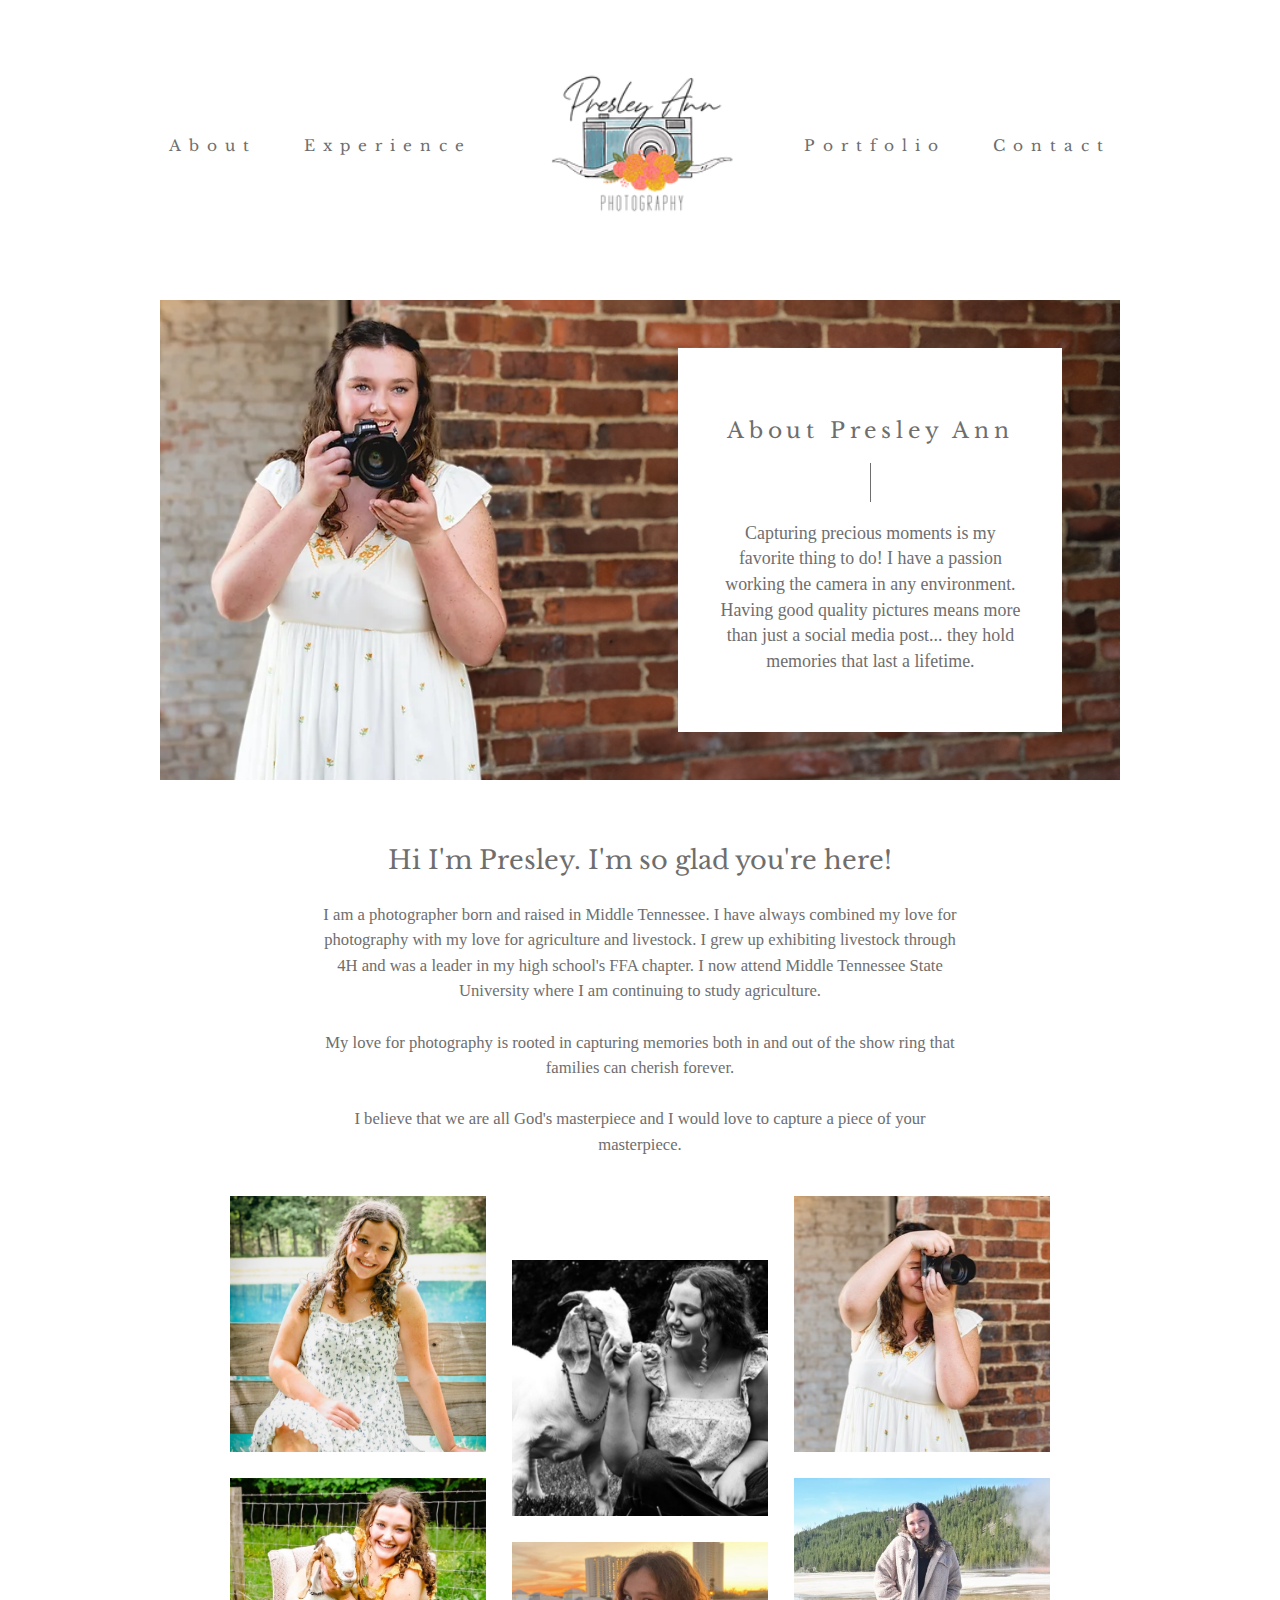
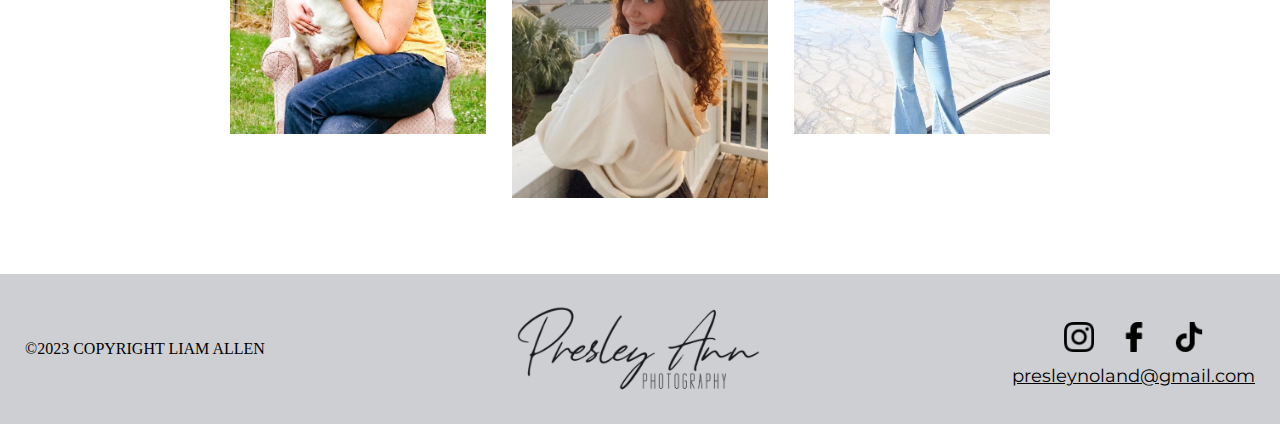
==== about.html @ 3cd28cca "Made about page" ====
<!DOCTYPE html>
<html lang="en">
    <head>
        <meta charset="UTF-8">
        <meta name="viewport" content="width=device-width, initial-scale=1.0">
        <link rel="preconnect" href="https://fonts.googleapis.com">
        <link rel="preconnect" href="https://fonts.gstatic.com" crossorigin>
        <link href="https://fonts.googleapis.com/css2?family=Cormorant+Garamond:wght@500&family=Libre+Baskerville&family=Montserrat&display=swap" rel="stylesheet">
        <link rel="stylesheet" href="./assets/css/style.css">
        <title>About | Presley Ann Photography</title>
    </head>
<body>

    <header class="relative-header">
        <nav class="header-nav">
            <a class="header-link dark" href="./about.html">About</a>
            <a class="header-link dark" href="./experience.html">Experience</a>
            <a href="./index.html">
                <img class="header-cam-logo" src="./assets/images/PresleyCamLogo.png" />
            </a>
            <a class="header-link dark" href="./portfolio.html">Portfolio</a>
            <a class="header-link dark" href="./contact.html">Contact</a>
        </nav>
    </header>

    <main>
        <div class="info-card-large-cont" style="background-image: url(./assets/images/PresleyLandscapePortraitExpand.png); background-position: 0px">
            <div class="info-card-large-info">
                <div>
                    <h2>About Presley Ann</h2>
                    <div class="seperator"></div>
                    <p>Capturing precious moments is my favorite thing to do! 
                    I have a passion working the camera in any environment. 
                    Having good quality pictures means more than just a social media post... they hold memories that last a lifetime.</p>
                </div>
            </div>
        </div>

        <h3 class="dark" style="font-size: 2vw; font-weight: normal; font-family: 'Libre Baskerville'; text-align: center;">Hi I'm Presley. I'm so glad you're here!</h3>
        <p class="dark" style="font-size: 1.3vw; max-width: 50%; margin: auto; text-align: center; margin-top: 2vw; line-height: 2vw;">
            I am a photographer born and raised in Middle Tennessee. I have always combined my love for photography with my love for agriculture and livestock. I grew up exhibiting livestock through 4H and was a leader in my high school's FFA chapter. I now attend Middle Tennessee State University where I am continuing to study agriculture. 
        </p>
        <p class="dark" style="font-size: 1.3vw; max-width: 50%; margin: auto; text-align: center; margin-top: 2vw; line-height: 2vw;">
            My love for photography is rooted in capturing memories both in and out of the show ring that families can cherish forever.
        </p>
        <p class="dark" style="font-size: 1.3vw; max-width: 50%; margin: auto; text-align: center; margin-top: 2vw; margin-bottom: 50px; line-height: 2vw;">
            I believe that we are all God's masterpiece and I would love to capture a piece of your masterpiece.
        </p>

        <div class="offset-collage">
            <div class="offset-column">
                <div class="offset-item">
                    <img class="offset-inner" src="./assets/images/PresleyPortraitSmall1Square.PNG"/>
                </div>
                <div class="offset-item">
                    <img class="offset-inner" src="./assets/images/PresleyPortraitSmall3Square.PNG"/>
                </div>
            </div>
            <div class="offset-column">
                <div class="offset-item">
                    <img class="offset-inner" src="./assets/images/PresleyPortraitSmall4Square.PNG"/>
                </div>
                <div class="offset-item">
                    <img class="offset-inner" src="./assets/images/PresleyPortraitSmall2Square.PNG"/>
                </div>
            </div>
            <div class="offset-column">
                <div class="offset-item">
                    <img class="offset-inner" src="./assets/images/PresleyPortraitSmall5Square.PNG"/>
                </div>
                <div class="offset-item">
                    <img class="offset-inner" src="./assets/images/PresleyPortraitSmall6Square.PNG"/>
                </div>
            </div>
        </div>
    </main>

    <footer>
        <p class="footer-credit">©2023 COPYRIGHT LIAM ALLEN</p>
        <img class="footer-logo" src="./assets/images/PresleyAnnCursive.png"/>
        <div class="footer-links">
            <div class="footer-socials">
                <a href="https://www.instagram.com/presley_ann_photography/"><img class="footer-icon" src="./assets/images/instagram (1).png"/></a>
                <a href="https://www.facebook.com/presley.ann.photography.2020/"><img class="footer-icon" src="./assets/images/facebook-logo.png"/></a>
                <a href="https://www.tiktok.com/@presley.ann.photo"><img class="footer-icon" src="./assets/images/tik-tok.png"/></a>
            </div>
            <a href="mailto:presleynoland@gmail.com" style="color: black">presleynoland@gmail.com</a>
        </div>
    </footer>
    
</body>
</html>
---- assets/css/style.css ----
*{
    margin: 0;
    padding: 0;
}

html{
    overflow-x: hidden;
}

header{
    position: absolute;
    top: 50px;
    height: 100px;
    width: 100vw;
}

.relative-header{
    position: relative;
    top:  0;
    margin-top: 50px;
    margin-bottom: 150px
}

.header-nav{
    width: 80%;
    margin: auto;
    display: flex;
    align-items: center;
    justify-content: space-evenly;
}

.header-link{
    font-size: 1.2vw;
    text-decoration: none;
    color: white;
    font-family: "Libre Baskerville", sans-serif;
    letter-spacing: .5rem;
    padding: 0 5px;
    position: relative;
}

.header-link::after{
    content: "";
    width: 96%;
    position: absolute;
    bottom: -8px;
    left: 0;
    height: 1px;
    background-color: white;
    opacity: 0;
    transition: all .5s ease;
}

.header-link:hover::after{
    opacity: 1;
}

.header-cam-logo{
    width: 250px
}

.full-view{
    height: 100vh;
    width: 100vw;
    background-size: cover;
    background-position: -10%;
}

.full-view-credit{
    position: absolute;
    bottom: 50px;
    left: 50%;
    transform: translateX(-50%);
    font-size: 18px;
    font-family: "Libre Baskerville";
    letter-spacing: .4rem;
    color: white
}

.images-nav-grid-cont{
    height: 100vh;
    width: 100vw;
    position: relative;
    opacity: 0%;
    top: 100px;
    transition: all 1s ease;
    display: flex;
    flex-direction: column;
    align-items: center;
    margin-bottom: 300px;
}

.images-nav-grid-cont h4{
    font-size: 15px;
    letter-spacing: .5rem;
    color: rgb(78, 78, 78);
    font-family: "Montserrat", sans-serif;
    font-weight: 300;
    margin-top: 100px;
}

.images-nav-grid-cont h2{
    margin: 30px 0 50px 0;
    text-wrap: nowrap;
    font-size: 30px;
    letter-spacing: .3rem;
    color: rgb(78, 78, 78);
    font-family: "Libre Baskerville", sans-serif;
    font-weight: 300;
}

.images-nav-grid{
    width: 80%;
    height: 90%;
        display: grid;
        grid-template-columns: repeat(4, 1fr);
        grid-template-rows: repeat(3, 1fr);
        grid-column-gap: 30px;
        grid-row-gap: 30px;
}

.images-nav-grid-cont:after{
    content: "";
    width: 80%;
    position: absolute;
    bottom: -150px;
    left: 50%;
    transform: translateX(-50%);
    height: 1px;
    background-color: black;
}

.nav-grid-small{
    background-repeat: no-repeat;
    background-size: cover;
}

.nav-grid-large1{
    grid-column: span 2;
    grid-row: span 2;
    background-repeat: no-repeat;
    background-size: cover;
}

.nav-grid-large2{
    grid-column: span 2;
    grid-row: span 2;
    background-repeat: no-repeat;
    background-size: cover;
}

.grid-img-center{
    background-position: center ;
}

.nav-grid{
    display: flex;
    align-items: center;
    justify-content: center;
    cursor: pointer;
    transition: all .5s ease;
}

.nav-grid:hover{
    scale: .9;
}

.nav-grid h1{
    font-size: 35px;
    color: white;
    font-family: "Libre Baskerville", sans-serif;
    font-weight: normal;
    letter-spacing: .2rem;
}

.nav-grid-large1 h1{
    font-size: 50px
}

.nav-grid-large2 h1{
    font-size: 50px
}

.main-meet-banner{
    position: relative;
    height: fit-content;
    padding: 50px 100px;
    background-color: #f1f1f1;
    color: #6e6e6e;
    width: 1200px;
    margin: auto;
    margin-bottom: 100px;
    margin-top: 0;
    display: flex;
    justify-content: space-around;
}

.meet-banner-content{
    width: 45%;
    text-align: center;
    display: flex;
    flex-direction: column;
    justify-content: space-evenly;
}

.meet-banner-content h3{
    font-size: 30px;
    font-family: "Montseratt", sans-serif;
    font-weight: normal;
    letter-spacing: .3rem;
}

.meet-banner-content p{
    font-size: 18px;
    font-family: "Libre Baskerville", sans-serif;
    line-height: 30px;
}

.meet-banner-content a{
    height: 120px;
    width: 120px;
    margin: 25px auto 0 auto;
    background-color: white;
    display: flex;
    justify-content: center;
    align-items: center;
    border-radius: 100%;
    font-size: 22px;
    font-family: "Montserrat", sans-serif;
    cursor: pointer;
    text-decoration: none;
    color: inherit;
    transition: all .5s ease;
}

.meet-banner-content a:hover{
    background-color: #6e6e6e;
    color: white;
}

.info-card-large-cont{
    width: 75vw;
    height: calc(75vw * .5);
    margin: auto;
    margin-bottom: 5vw;
    background-size: cover;
    background-repeat: no-repeat;
    display: flex;
    justify-content: right;
    align-items: center;
}

.info-card-large-info{
    background-color: white;
    position: relative;
    width: 40%;
    padding-top: 40%;
    margin-right:6%
}

.info-card-large-info > div{
    position: absolute;
    top: 0;
    left: 0;
    width: 100%;
    height: 100%;
    display: flex;
    flex-direction: column;
    justify-content: space-evenly;
    align-items: center;
}

.info-card-large-info h2{
    font-size: 1.7vw;
    font-family: "Libre Baskerville";
    font-weight: normal;
    color: #6e6e6e;
    letter-spacing: .3rem;
    text-align: center;
    margin-top: 50px;
}

.seperator{
    width: 1px;
    height: 10%;
    background-color: #6e6e6e;
    margin: 0 25px;
}


.info-card-large-info p{
    font-size: 1.4vw;
    color: #6e6e6e;
    text-align: center;
    line-height: 2vw;
    margin: 0 10% 10% 10%
}

.offset-collage{
    width: auto;
    height: fit-content;
    margin: auto;
    display: flex;
    justify-content: center;
    margin-top: 5vw;
    margin-bottom: 5vw;
}

.offset-column{
    height: fit-content;
    width: 20%;
    margin: 1vw
}

.offset-item{
    position: relative;
    width: 100%;
    padding-bottom: 100%;
    margin-top: 2vw
}

.offset-inner{
    position: absolute;
    top: 0;
    left: 0;
    width: 100%;
    height: 100%;
}

.offset-column:nth-child(odd){
    position: relative;
    bottom: 5vw
}




.dark{
    color: #6e6e6e
}

.dark:hover::after{
    background-color: #6e6e6e;
    opacity: 1;
}

.scroll-effect{
    top: 0px;
    opacity: 100%;
}

footer{
    height: 150px;
    background-color: rgb(206, 207, 211);
    display: flex;
    justify-content: space-between;
    align-items: center;
    padding: 0 25px;
}

.footer-logo{
    height: 100px;
}

.footer-links{
    display: flex;
    flex-direction: column;
    align-items: center;
    justify-content: space-between;
    font-size: 18px;
    font-family: "Montserrat", sans-serif;
    line-height: 30px;
}

.footer-socials{
    margin-top: 15px;
}

.footer-icon{
    height: 30px;
    width: 30px;
    margin: 0 10px;
    cursor: pointer;
}

.footer-icon:hover{
    filter: invert(1);
}
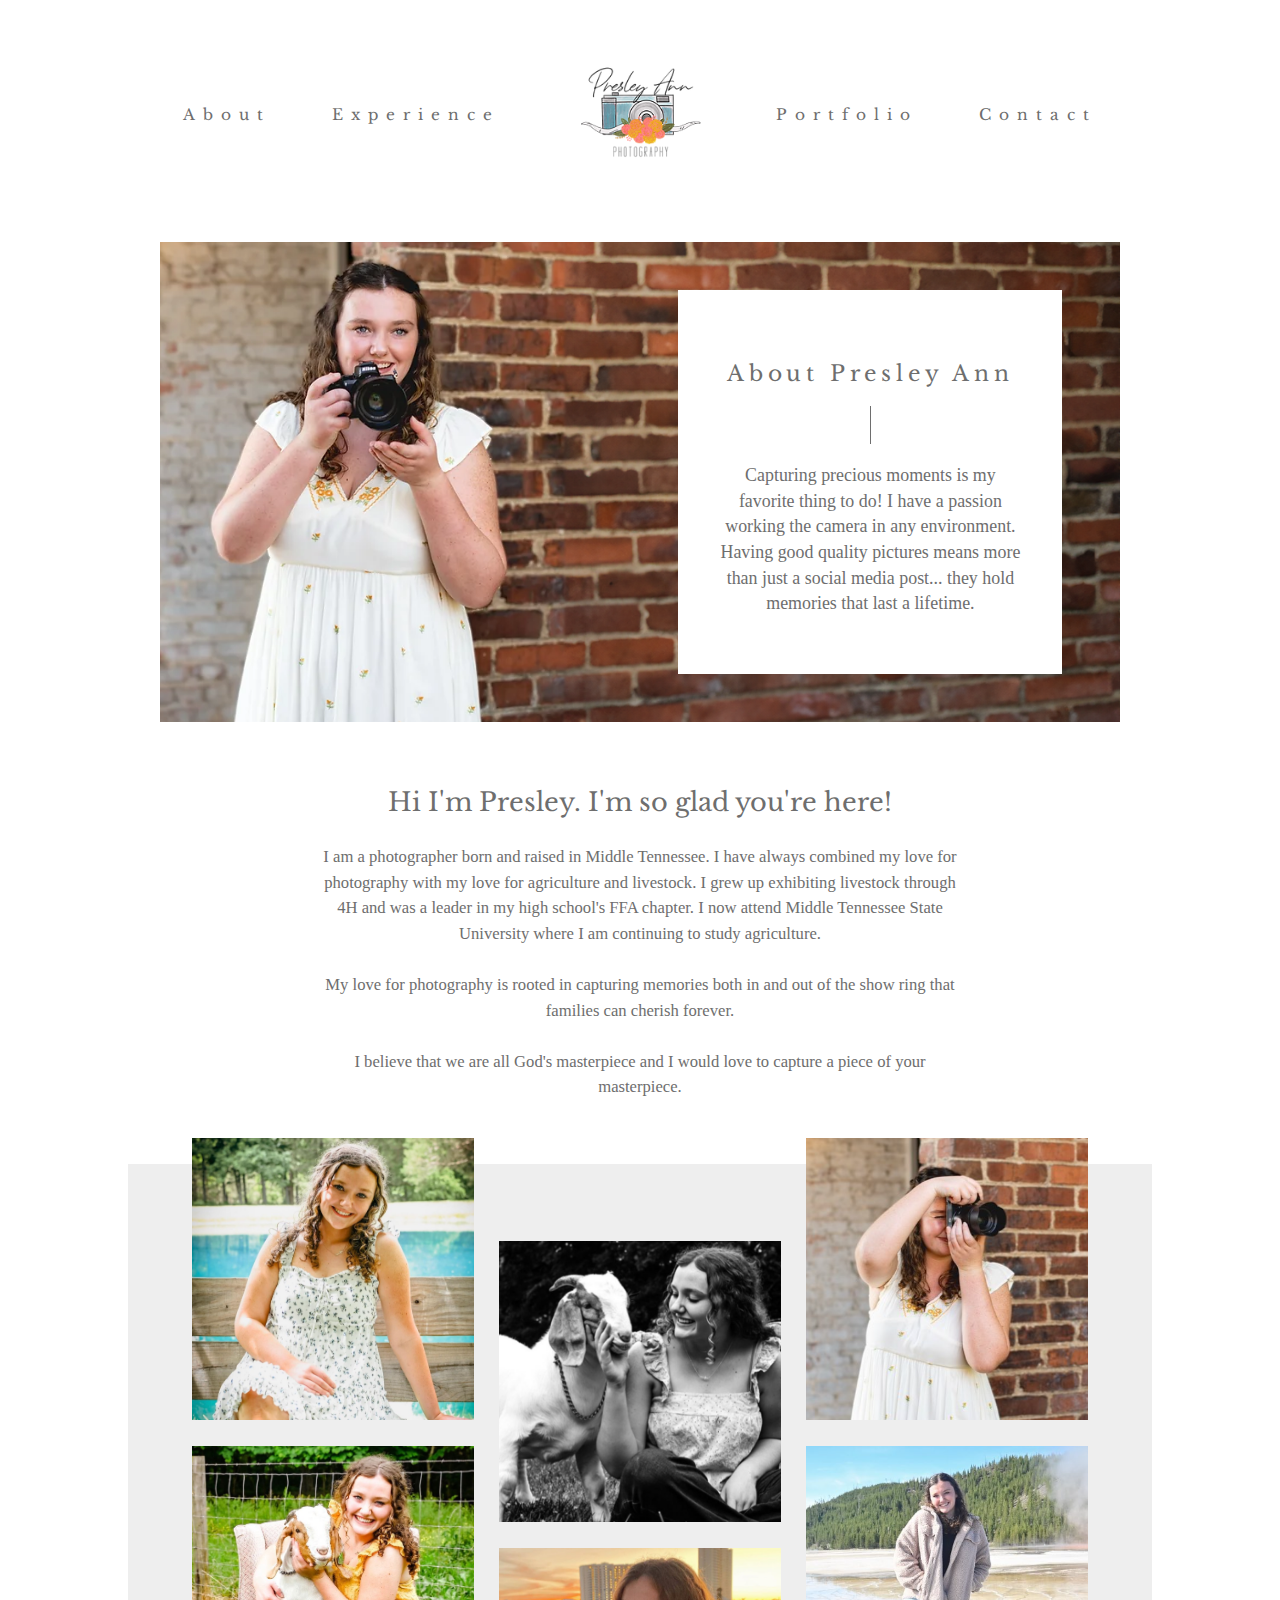
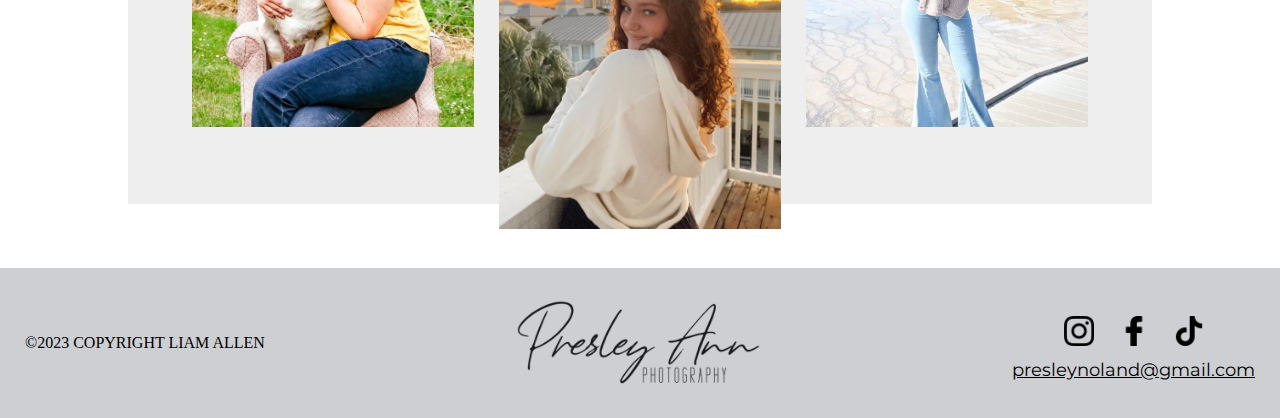
==== commit 488d40c2: "Started mobile styling" ====
--- a/about.html
+++ b/about.html
@@ -20,6 +20,17 @@
             </a>
             <a class="header-link dark" href="./portfolio.html">Portfolio</a>
             <a class="header-link dark" href="./contact.html">Contact</a>
+        </nav>
+
+        <a class="mobile-logo" href="./index.html">
+            <img class="header-cam-logo" src="./assets/images/PresleyCamLogoWhiteClean.png" />
+        </a>
+        <a class="mobile-toggle">Menu</a>
+        <nav class="mobile-header">
+            <a class="header-link" href="./about.html">About</a>
+            <a class="header-link" href="./experience.html">Experience</a>
+            <a class="header-link" href="./portfolio.html">Portfolio</a>
+            <a class="header-link" href="./contact.html">Contact</a>
         </nav>
     </header>
 
@@ -89,4 +100,12 @@
     </footer>
     
 </body>
+
+<script src="https://code.jquery.com/jquery-3.7.1.js" integrity="sha256-eKhayi8LEQwp4NKxN+CfCh+3qOVUtJn3QNZ0TciWLP4=" crossorigin="anonymous"></script>
+<script>
+    $(".mobile-toggle").on("click", function(){
+        $(".mobile-header").toggleClass("active-mobile")
+        $(".mobile-toggle").toggleClass("toggle-move")
+    })
+</script>
 </html>--- a/assets/css/style.css
+++ b/assets/css/style.css
@@ -9,8 +9,8 @@
 
 header{
     position: absolute;
-    top: 50px;
-    height: 100px;
+    top: 5vh;
+    height: 10vh;
     width: 100vw;
 }
 
@@ -18,7 +18,7 @@
     position: relative;
     top:  0;
     margin-top: 50px;
-    margin-bottom: 150px
+    margin-bottom: 8vw
 }
 
 .header-nav{
@@ -56,14 +56,28 @@
 }
 
 .header-cam-logo{
-    width: 250px
+    width: 13vw
+}
+
+.mobile-header{
+    opacity: 0;
+    transition: all .5s ease;
+}
+
+.mobile-toggle{
+    opacity: 0;
+}
+
+.mobile-logo{
+    opacity: 0;
 }
 
 .full-view{
     height: 100vh;
     width: 100vw;
     background-size: cover;
-    background-position: -10%;
+    background-position: center;
+    background-repeat: no-repeat;
 }
 
 .full-view-credit{
@@ -71,7 +85,7 @@
     bottom: 50px;
     left: 50%;
     transform: translateX(-50%);
-    font-size: 18px;
+    font-size: 1vw;
     font-family: "Libre Baskerville";
     letter-spacing: .4rem;
     color: white
@@ -87,23 +101,23 @@
     display: flex;
     flex-direction: column;
     align-items: center;
-    margin-bottom: 300px;
+    margin-bottom: 10vw;
 }
 
 .images-nav-grid-cont h4{
-    font-size: 15px;
-    letter-spacing: .5rem;
+    font-size: 1vw;
+    letter-spacing: .5vw;
     color: rgb(78, 78, 78);
     font-family: "Montserrat", sans-serif;
     font-weight: 300;
-    margin-top: 100px;
+    margin-top: 5vw;
 }
 
 .images-nav-grid-cont h2{
-    margin: 30px 0 50px 0;
+    margin: 1vw 0 2vw 0;
     text-wrap: nowrap;
-    font-size: 30px;
-    letter-spacing: .3rem;
+    font-size: 1.3vw;
+    letter-spacing: .5vw;
     color: rgb(78, 78, 78);
     font-family: "Libre Baskerville", sans-serif;
     font-weight: 300;
@@ -111,19 +125,19 @@
 
 .images-nav-grid{
     width: 80%;
-    height: 90%;
+    height: 80vw;
         display: grid;
         grid-template-columns: repeat(4, 1fr);
         grid-template-rows: repeat(3, 1fr);
-        grid-column-gap: 30px;
-        grid-row-gap: 30px;
+        grid-column-gap: 1vw;
+        grid-row-gap: 1vw;
 }
 
 .images-nav-grid-cont:after{
     content: "";
     width: 80%;
     position: absolute;
-    bottom: -150px;
+    bottom: -5vw;
     left: 50%;
     transform: translateX(-50%);
     height: 1px;
@@ -166,7 +180,7 @@
 }
 
 .nav-grid h1{
-    font-size: 35px;
+    font-size: 1.6vw;
     color: white;
     font-family: "Libre Baskerville", sans-serif;
     font-weight: normal;
@@ -187,12 +201,16 @@
     padding: 50px 100px;
     background-color: #f1f1f1;
     color: #6e6e6e;
-    width: 1200px;
+    width: 60%;
     margin: auto;
-    margin-bottom: 100px;
+    margin-bottom: 10vw;
     margin-top: 0;
     display: flex;
     justify-content: space-around;
+}
+
+.main-meet-banner img{
+    width: 15vw
 }
 
 .meet-banner-content{
@@ -204,28 +222,28 @@
 }
 
 .meet-banner-content h3{
-    font-size: 30px;
+    font-size: 1.5vw;
     font-family: "Montseratt", sans-serif;
     font-weight: normal;
-    letter-spacing: .3rem;
+    letter-spacing: .5vw;
 }
 
 .meet-banner-content p{
-    font-size: 18px;
+    font-size: .8vw;
     font-family: "Libre Baskerville", sans-serif;
-    line-height: 30px;
+    line-height: 1.3vw
 }
 
 .meet-banner-content a{
-    height: 120px;
-    width: 120px;
+    height: 5vw;
+    width: 5vw;
     margin: 25px auto 0 auto;
     background-color: white;
     display: flex;
     justify-content: center;
     align-items: center;
     border-radius: 100%;
-    font-size: 22px;
+    font-size: 1vw;
     font-family: "Montserrat", sans-serif;
     cursor: pointer;
     text-decoration: none;
@@ -297,18 +315,18 @@
 }
 
 .offset-collage{
-    width: auto;
-    height: fit-content;
+    width: 80%;
     margin: auto;
     display: flex;
     justify-content: center;
     margin-top: 5vw;
     margin-bottom: 5vw;
+    background-color: rgb(238, 238, 238);
 }
 
 .offset-column{
     height: fit-content;
-    width: 20%;
+    width: 27.5%;
     margin: 1vw
 }
 
@@ -332,22 +350,221 @@
     bottom: 5vw
 }
 
-
-
-
-.dark{
-    color: #6e6e6e
-}
-
-.dark:hover::after{
-    background-color: #6e6e6e;
-    opacity: 1;
-}
-
-.scroll-effect{
-    top: 0px;
-    opacity: 100%;
-}
+.offset-column:nth-child(even){
+    position: relative;
+    top: 3vw
+}
+
+.experience-header-div{
+    background-color: #f1f1f1;
+    padding: 1.5vw 0;
+    margin-bottom: 25px;
+}
+
+.experience-header1{
+    font-size: 3vw;
+    margin-bottom: 1vw;
+    letter-spacing: .3vw
+}
+
+.experience-header2{
+    font-size: 1.6vw;
+    letter-spacing: .1vw
+}
+
+.experience-header-p{
+    max-width: 50%;
+    margin: 1vw auto 0 auto;
+    font-size: .9vw;
+}
+
+.experience-grid{
+    display: grid;
+    width: 60vw;
+    margin: 4vw auto 4vw auto;
+    grid-template-columns: repeat(2, 1fr);
+    grid-template-rows: repeat(2, 1fr);
+    grid-row-gap: 2vw;
+}
+
+.experience-grid-outer{
+    width: 28vw;
+    position: relative;
+    padding-bottom: 25vw;
+}
+
+.experience-grid-content{
+    position: absolute;
+    top: 0;
+    left: 0;
+    height: 100%;
+    width: 100%;
+    background-size: cover;
+    background-position: center;
+    background-repeat: no-repeat;
+    cursor: pointer;
+}
+
+.experience-grid-inner{
+    height: 90%;
+    width: 90%;
+    margin: 5% auto 5% auto;
+    display: flex;
+    flex-direction: column;
+    align-items: center;
+    justify-content: center;
+    transition: all .5s ease;
+}
+
+.experience-grid-inner h1{
+    font-size: 2vw;
+    position: absolute;
+    top: 50%;
+    transform: translateY(-50%);
+    transition: all .5s ease;
+}
+
+.experience-grid-inner p{
+    font-size: 1.1vw;
+    max-width: 60%;
+    text-align: center;
+    position: absolute;
+    top: 70%;
+    transform: translateY(-50%);
+    opacity: 0;
+    transition: all .5s ease;
+}
+
+.experience-grid-content:hover .experience-grid-inner{
+    background-color: white;
+}
+
+.experience-grid-content:hover .experience-grid-inner h1{
+    top: 30%;
+    color: black;
+}
+
+.experience-grid-content:hover .experience-grid-inner p{
+    top: 60%;
+    color: black;
+    opacity: 100;
+}
+
+.pricing-grid{
+    width: 47vw;
+    height: calc(47vw);
+    margin: 2vw auto 4vw auto;
+    display: grid;
+    grid-template-columns: repeat(3, 1fr);
+    grid-auto-rows: 1fr;
+    grid-gap: 1vw;
+    background-color: #c2c2c2;
+    padding: 4vw;
+}
+
+.pricing-item-outer{
+    cursor: pointer;
+    background-color: white;
+    transition: all .5s ease;
+}
+
+.pricing-item-inner{
+    height: 100%;
+    width: 100%;
+    display: flex;
+    flex-direction: column;
+    align-items: center;
+    justify-content: center;
+}
+
+.pricing-item-outer:hover{
+    scale: .9
+}
+
+.pricing-item-inner h2{
+    font-size: 1.5vw;
+    text-align: center;
+    margin: 0 1vw;
+    font-family: "Libre Baskerville";
+    font-weight: normal;
+}
+
+.pricing-item-inner p{
+    font-size: 1vw;
+    text-align: center;
+    margin: 0 1vw;
+    font-family: "Montserrat";
+}
+
+.contact-cont{
+    width: 70%;
+    height: fit-content;
+    margin: auto;
+    display: flex;
+    justify-content: space-between;
+    position: absolute;
+    top: 30vh;
+    left: 50%;
+    transform: translateX(-50%);
+}
+
+.contact-div{
+    width: 50%;
+    height: 100%;
+}
+
+.contact-div p{
+    font-size: 1.5vw;
+    line-height: 2.2vw;
+    margin-bottom: 2vw
+}
+
+.contact-div h2{
+    font-size: 1.8vw;
+    letter-spacing: .3vw;
+    margin-bottom: 1.5vw
+}
+
+.contact-div:nth-child(even) p{
+    margin-bottom: 0;
+    font-size:.7vw;
+    letter-spacing: .2vw;
+    font-weight: bold;
+}
+
+.contact-div:nth-child(even){
+    text-align: right;
+}
+
+.portfolio-main{
+    background-color: #f1f1f1;
+    padding-top: 18vw;
+}
+
+.portfolio-grid{
+    width: 80vw;
+    height: fit-content;
+    display: flex;
+    margin: 0 10vw;
+    
+}
+
+.portfolio-column{
+    flex: 1;
+    margin: 0 2px
+}
+
+.portfolio-cell{
+    width: 100%;
+    height: auto;
+    cursor: pointer;
+}
+
+
+
+
+
+
 
 footer{
     height: 150px;
@@ -387,4 +604,170 @@
     filter: invert(1);
 }
 
-
+@media screen and (max-width: 1200px){
+    .header-link{
+        letter-spacing: 1vw;
+    }
+
+    .images-nav-grid{
+        grid-template-columns: repeat(2, 1fr);
+        grid-template-rows: repeat(6, 1fr);
+        height: 100vh;
+    }
+
+    .nav-grid-large{
+        grid-row: span 2;
+    }
+
+    .nav-grid-large1 h1{
+        font-size: 30px
+    }
+    
+    .nav-grid-large2 h1{
+        font-size: 30px
+    }
+
+    .main-meet-banner{
+        padding: 5vw 10vw
+    }
+
+    .meet-banner-content a{
+        margin-top: 1vw
+    }
+
+    .footer-logo{
+        height: auto;
+        width: 20vw
+    }
+
+    .footer-icon{
+        width: 2vw;
+        height: 2vw;
+        margin: 0 1vw
+    }
+
+    .footer-links{
+        font-size: 1.2vw;
+    }
+
+    .footer-credit{
+        font-size: 1.2vw
+    }
+}
+
+@media screen and (max-width: 800px){
+
+    .header-nav{
+        opacity: 0;
+    }
+
+    .mobile-toggle{
+        position: absolute;
+        right: 5vw;
+        top: 5vw;
+        font-size: 5vw;
+        font-family: "Montserrat", sans-serif;
+        color: white;
+        opacity: 1;
+        transition: all .5s ease;
+    }
+
+    .mobile-logo{
+        position: absolute;
+        top: -1vw;
+        left: 50%;
+        transform: translateX(-50%);
+        opacity: 1;
+    }
+
+    .header-cam-logo{
+        opacity: 1;
+        width: 30vw
+    }
+
+
+    .active-mobile{
+        position: fixed;
+        top: 0;
+        left: 0;
+        opacity: 1;
+        width: 100vw;
+        height: 100vh;
+        display: flex;
+        flex-direction: column;
+        align-items: center;
+        z-index: 100;
+        background-color: #f1f1f1;
+    }
+
+    .toggle-move{
+        top: -3vh;
+        color: black;
+        z-index: 200;
+        font-size: 5vw;
+    }
+
+    .mobile-header .header-link{
+        font-size: 2.5vw;
+        color: black;
+        text-align: center;
+        padding: 4vw 0;
+        border-bottom: 1px solid grey;
+        width: 100%
+    }
+}
+
+.bg-move{
+    background-position: center 15%;
+}
+
+.cormorant{
+    font-family: "Cormorant Garamond", sans-serif;
+}
+
+.montserrat{
+    font-family: "Montserrat", sans-serif;
+}
+
+.libre{
+    font-family: "Libre Baskerville", sans-serif;
+}
+
+.text-center{
+    text-align: center;
+}
+
+.normal{
+    font-weight: normal;
+}
+
+.img-white{
+    filter: invert(1);
+    height: 1.5vw;
+    width: 1.5vw;
+    margin: 0 .5vw;
+}
+
+.white{
+    color: white
+}
+
+.dark{
+    color: #6e6e6e
+}
+
+.black{
+    color: black
+}
+
+.dark:hover::after{
+    background-color: #6e6e6e;
+    opacity: 1;
+}
+
+.scroll-effect{
+    top: 0px;
+    opacity: 100%;
+}
+
+
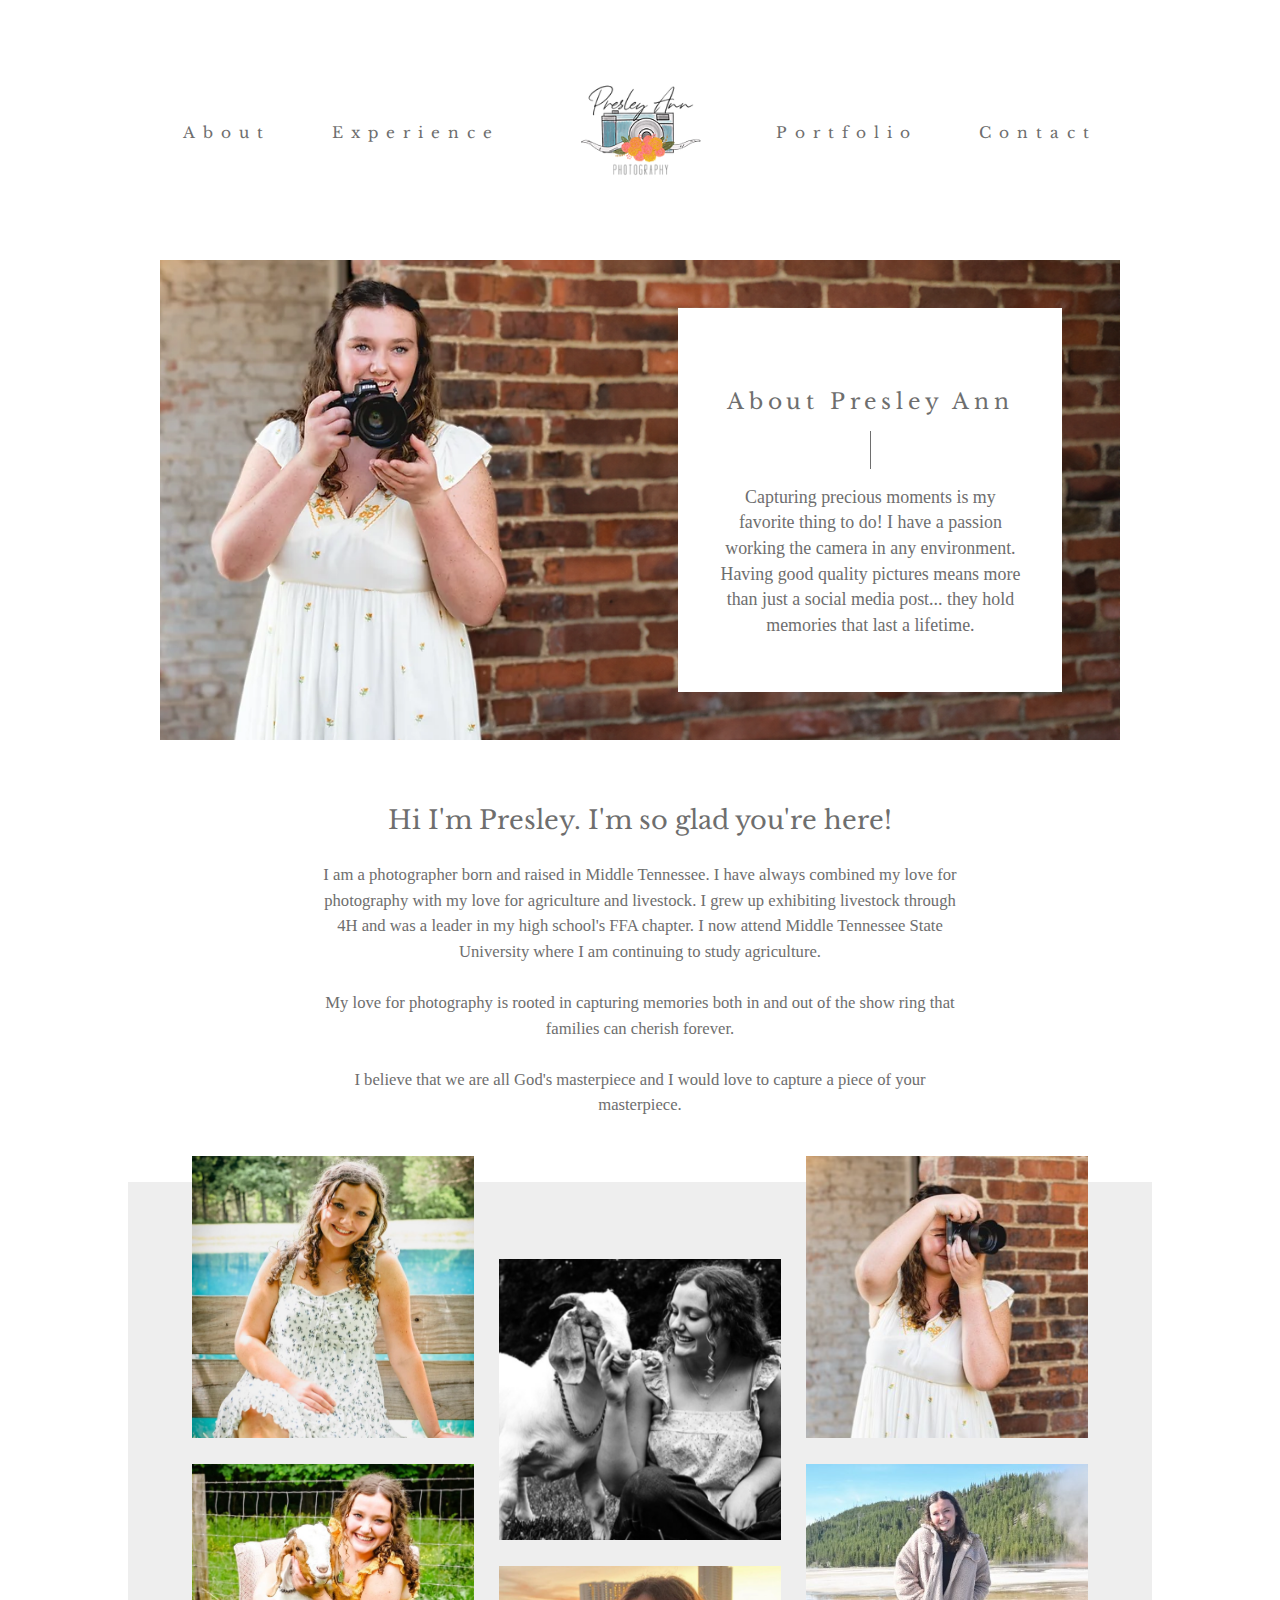
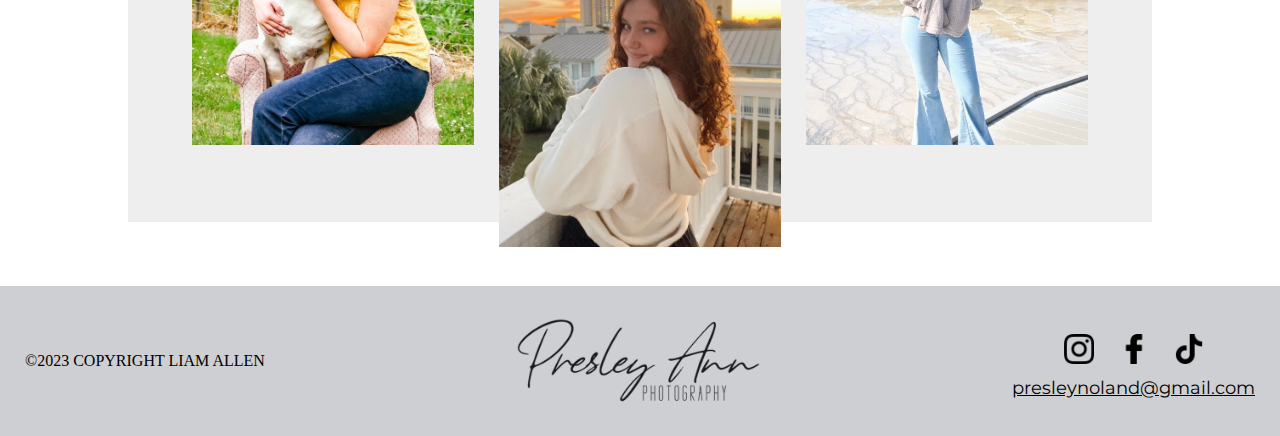
==== commit 52d0a4bb: "Finished mobile styling" ====
--- a/about.html
+++ b/about.html
@@ -10,7 +10,7 @@
         <title>About | Presley Ann Photography</title>
     </head>
 <body>
-
+    <a class="mobile-toggle black">Menu</a>
     <header class="relative-header">
         <nav class="header-nav">
             <a class="header-link dark" href="./about.html">About</a>
@@ -25,7 +25,6 @@
         <a class="mobile-logo" href="./index.html">
             <img class="header-cam-logo" src="./assets/images/PresleyCamLogoWhiteClean.png" />
         </a>
-        <a class="mobile-toggle">Menu</a>
         <nav class="mobile-header">
             <a class="header-link" href="./about.html">About</a>
             <a class="header-link" href="./experience.html">Experience</a>
--- a/assets/css/style.css
+++ b/assets/css/style.css
@@ -5,6 +5,10 @@
 
 html{
     overflow-x: hidden;
+}
+
+body{
+    margin: 0;
 }
 
 header{
@@ -70,6 +74,7 @@
 
 .mobile-logo{
     opacity: 0;
+    position: absolute;
 }
 
 .full-view{
@@ -295,7 +300,7 @@
     color: #6e6e6e;
     letter-spacing: .3rem;
     text-align: center;
-    margin-top: 50px;
+    margin-top: 5vw;
 }
 
 .seperator{
@@ -538,7 +543,7 @@
 
 .portfolio-main{
     background-color: #f1f1f1;
-    padding-top: 18vw;
+    padding-top: 5vw
 }
 
 .portfolio-grid{
@@ -604,6 +609,59 @@
     filter: invert(1);
 }
 
+.img-white{
+    filter: invert(1);
+    height: 1.5vw;
+    width: 1.5vw;
+    margin: 0 .5vw;
+}
+
+.bg-move{
+    background-position: center 15%;
+}
+
+.cormorant{
+    font-family: "Cormorant Garamond", sans-serif;
+}
+
+.montserrat{
+    font-family: "Montserrat", sans-serif;
+}
+
+.libre{
+    font-family: "Libre Baskerville", sans-serif;
+}
+
+.text-center{
+    text-align: center;
+}
+
+.normal{
+    font-weight: normal;
+}
+
+.white{
+    color: white
+}
+
+.dark{
+    color: #6e6e6e
+}
+
+.black{
+    color: black
+}
+
+.dark:hover::after{
+    background-color: #6e6e6e;
+    opacity: 1;
+}
+
+.scroll-effect{
+    top: 0px;
+    opacity: 100%;
+}
+
 @media screen and (max-width: 1200px){
     .header-link{
         letter-spacing: 1vw;
@@ -663,13 +721,15 @@
 
     .mobile-toggle{
         position: absolute;
-        right: 5vw;
-        top: 5vw;
+        right: 0;
+        top: 0;
         font-size: 5vw;
         font-family: "Montserrat", sans-serif;
         color: white;
         opacity: 1;
         transition: all .5s ease;
+        padding: 4vw;
+        z-index: 500;
     }
 
     .mobile-logo{
@@ -690,7 +750,6 @@
         position: fixed;
         top: 0;
         left: 0;
-        opacity: 1;
         width: 100vw;
         height: 100vh;
         display: flex;
@@ -698,13 +757,14 @@
         align-items: center;
         z-index: 100;
         background-color: #f1f1f1;
+        opacity: 1;
     }
 
     .toggle-move{
-        top: -3vh;
         color: black;
         z-index: 200;
         font-size: 5vw;
+        top: -6vh
     }
 
     .mobile-header .header-link{
@@ -715,59 +775,37 @@
         border-bottom: 1px solid grey;
         width: 100%
     }
-}
-
-.bg-move{
-    background-position: center 15%;
-}
-
-.cormorant{
-    font-family: "Cormorant Garamond", sans-serif;
-}
-
-.montserrat{
-    font-family: "Montserrat", sans-serif;
-}
-
-.libre{
-    font-family: "Libre Baskerville", sans-serif;
-}
-
-.text-center{
-    text-align: center;
-}
-
-.normal{
-    font-weight: normal;
-}
-
-.img-white{
-    filter: invert(1);
-    height: 1.5vw;
-    width: 1.5vw;
-    margin: 0 .5vw;
-}
-
-.white{
-    color: white
-}
-
-.dark{
-    color: #6e6e6e
-}
-
-.black{
-    color: black
-}
-
-.dark:hover::after{
-    background-color: #6e6e6e;
-    opacity: 1;
-}
-
-.scroll-effect{
-    top: 0px;
-    opacity: 100%;
-}
-
-
+
+    .contact-cont{
+        flex-direction: column;
+    }
+
+    .contact-div{
+        width: 100%;
+        margin: 0 0 5vw 0
+    }
+
+    .contact-div p{
+        font-size: 3vw;
+        line-height: 4vw;
+    }
+
+    .contact-div:nth-child(even) p{
+        font-size: 1.5vw;
+        letter-spacing: .5vw;
+    }
+
+    .contact-div h2{
+        font-size: 4vw;
+        letter-spacing: .7vw
+    }
+
+    .img-white{
+        width: 4vw;
+        height: 4vw;
+        margin: 0 1vw
+    }
+}
+
+
+
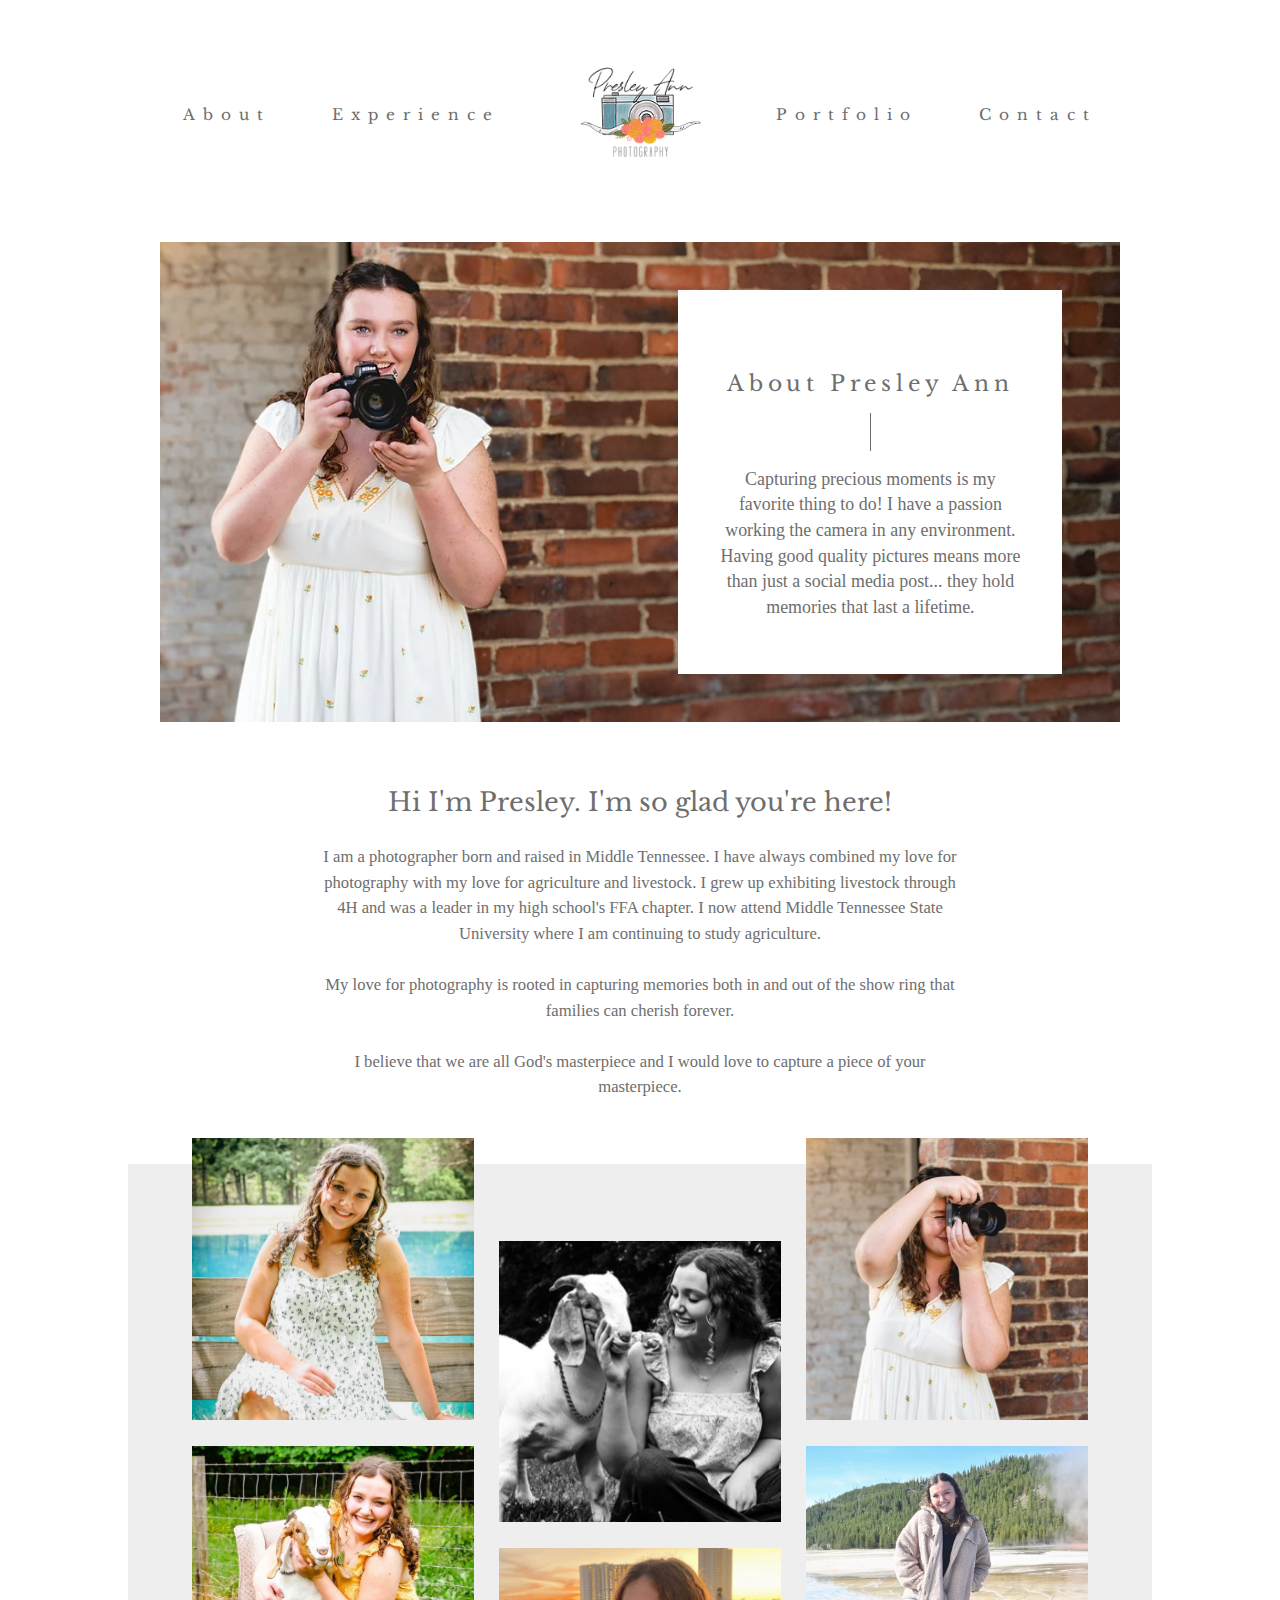
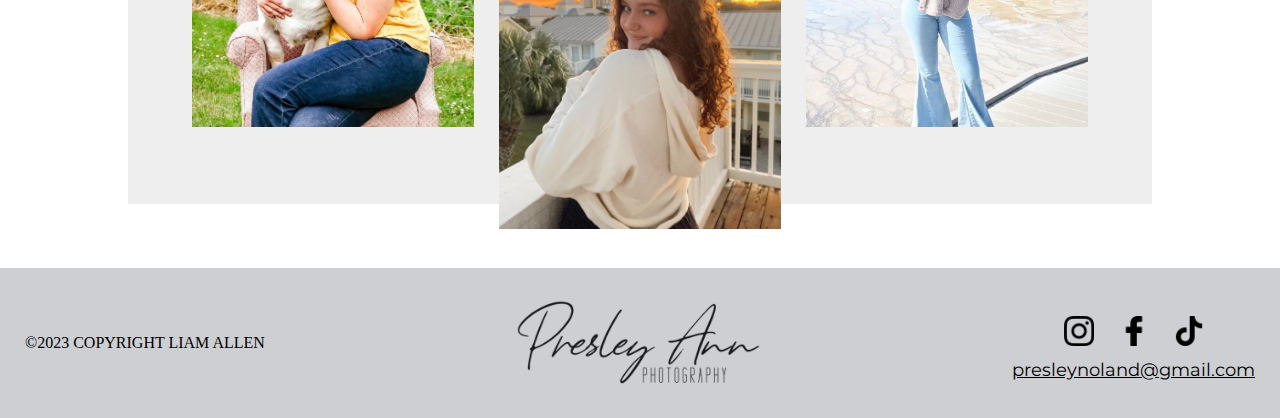
==== commit 3f113b15: "Fixed menu toggle issue" ====
--- a/about.html
+++ b/about.html
@@ -10,7 +10,6 @@
         <title>About | Presley Ann Photography</title>
     </head>
 <body>
-    <a class="mobile-toggle black">Menu</a>
     <header class="relative-header">
         <nav class="header-nav">
             <a class="header-link dark" href="./about.html">About</a>
@@ -25,6 +24,7 @@
         <a class="mobile-logo" href="./index.html">
             <img class="header-cam-logo" src="./assets/images/PresleyCamLogoWhiteClean.png" />
         </a>
+        <a class="mobile-toggle black">Menu</a>
         <nav class="mobile-header">
             <a class="header-link" href="./about.html">About</a>
             <a class="header-link" href="./experience.html">Experience</a>
